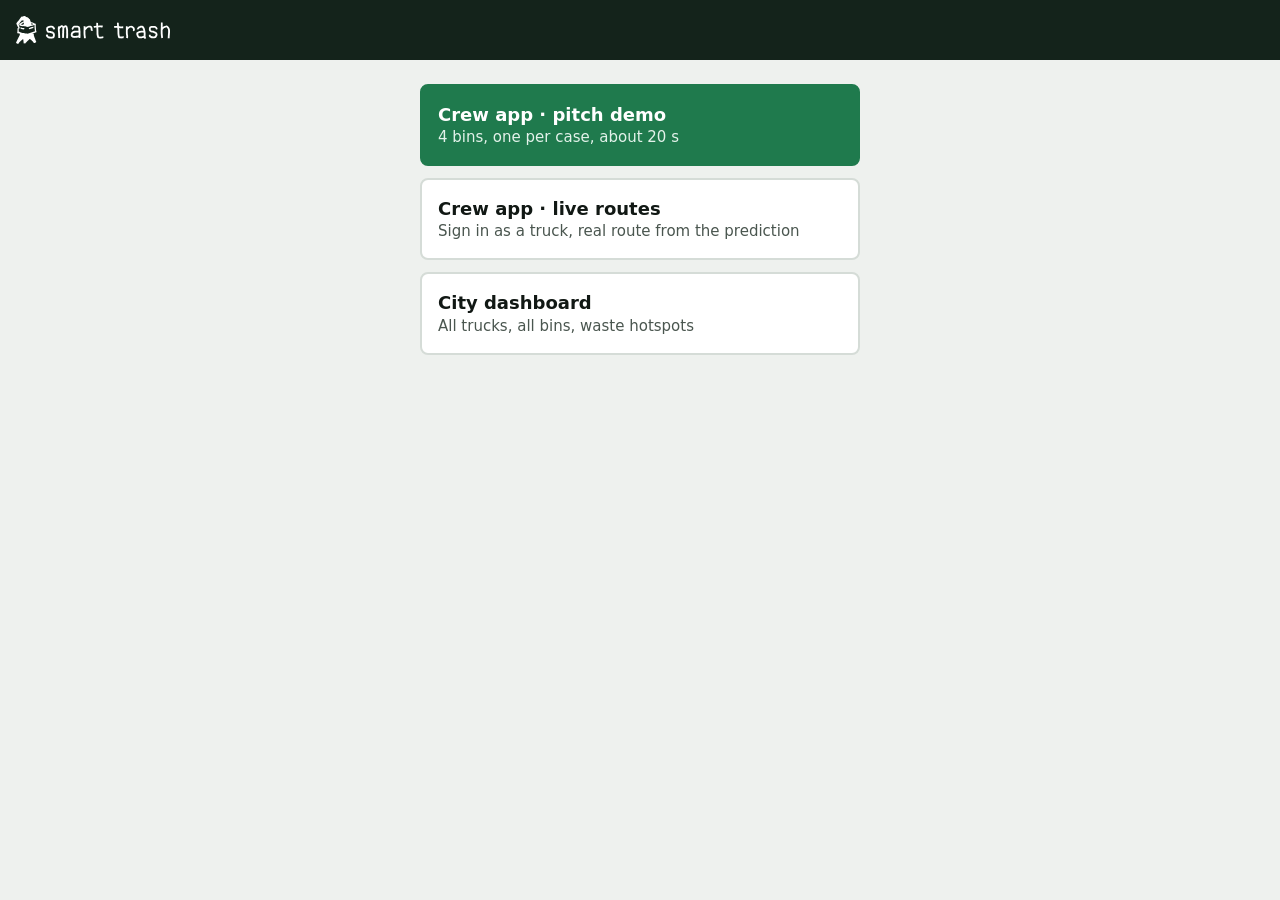
==== code/index.html @ afe0dcac "Start page linking the crew app (demo and live) and the city dashboard" ====
<!doctype html>
<html lang="en">
<head>
  <meta charset="utf-8">
  <meta name="viewport" content="width=device-width, initial-scale=1">
  <title>Smart Trash</title>
  <style>
    :root { --bg: #eef1ee; --ink: #111814; --brand: #14231b; --accent: #1f7a4d; --line: #d5dcd7; }
    body { margin: 0; background: var(--bg); color: var(--ink); font: 18px/1.4 system-ui, -apple-system, sans-serif; }
    header { padding: 16px; background: var(--brand); }
    header img { display: block; height: 28px; }
    main { max-width: 440px; margin: 0 auto; padding: 24px 16px; display: grid; gap: 12px; }
    a { display: block; padding: 16px; border: 2px solid var(--line); border-radius: 8px; background: #fff; color: inherit; text-decoration: none; font-weight: 800; }
    a small { display: block; font-weight: 500; color: #4a564f; }
    a.main { border-color: var(--accent); background: var(--accent); color: #fff; }
    a.main small { color: #e3f2ea; }
  </style>
</head>
<body>
  <header><img src="crew-app/brand/logo-light.svg" alt="Smart Trash"></header>
  <main>
    <a class="main" href="crew-app/?demo">Crew app · pitch demo<small>4 bins, one per case, about 20 s</small></a>
    <a href="crew-app/">Crew app · live routes<small>Sign in as a truck, real route from the prediction</small></a>
    <a href="web/">City dashboard<small>All trucks, all bins, waste hotspots</small></a>
  </main>
</body>
</html>
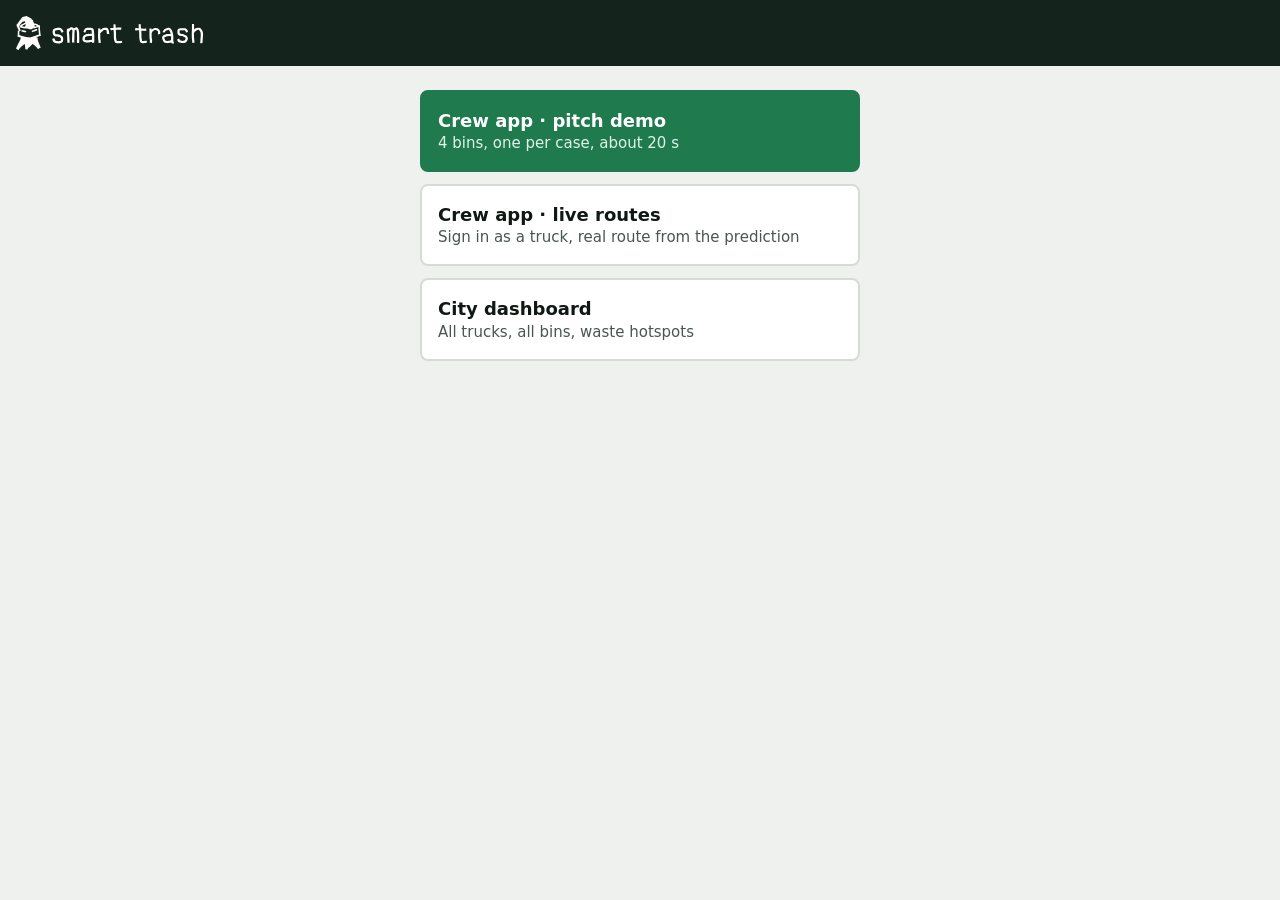
==== commit 92a9cb50: "Logo 20% larger in the crew app, dashboard and start page" ====
--- a/code/index.html
+++ b/code/index.html
@@ -8,7 +8,7 @@
     :root { --bg: #eef1ee; --ink: #111814; --brand: #14231b; --accent: #1f7a4d; --line: #d5dcd7; }
     body { margin: 0; background: var(--bg); color: var(--ink); font: 18px/1.4 system-ui, -apple-system, sans-serif; }
     header { padding: 16px; background: var(--brand); }
-    header img { display: block; height: 28px; }
+    header img { display: block; height: 34px; }
     main { max-width: 440px; margin: 0 auto; padding: 24px 16px; display: grid; gap: 12px; }
     a { display: block; padding: 16px; border: 2px solid var(--line); border-radius: 8px; background: #fff; color: inherit; text-decoration: none; font-weight: 800; }
     a small { display: block; font-weight: 500; color: #4a564f; }
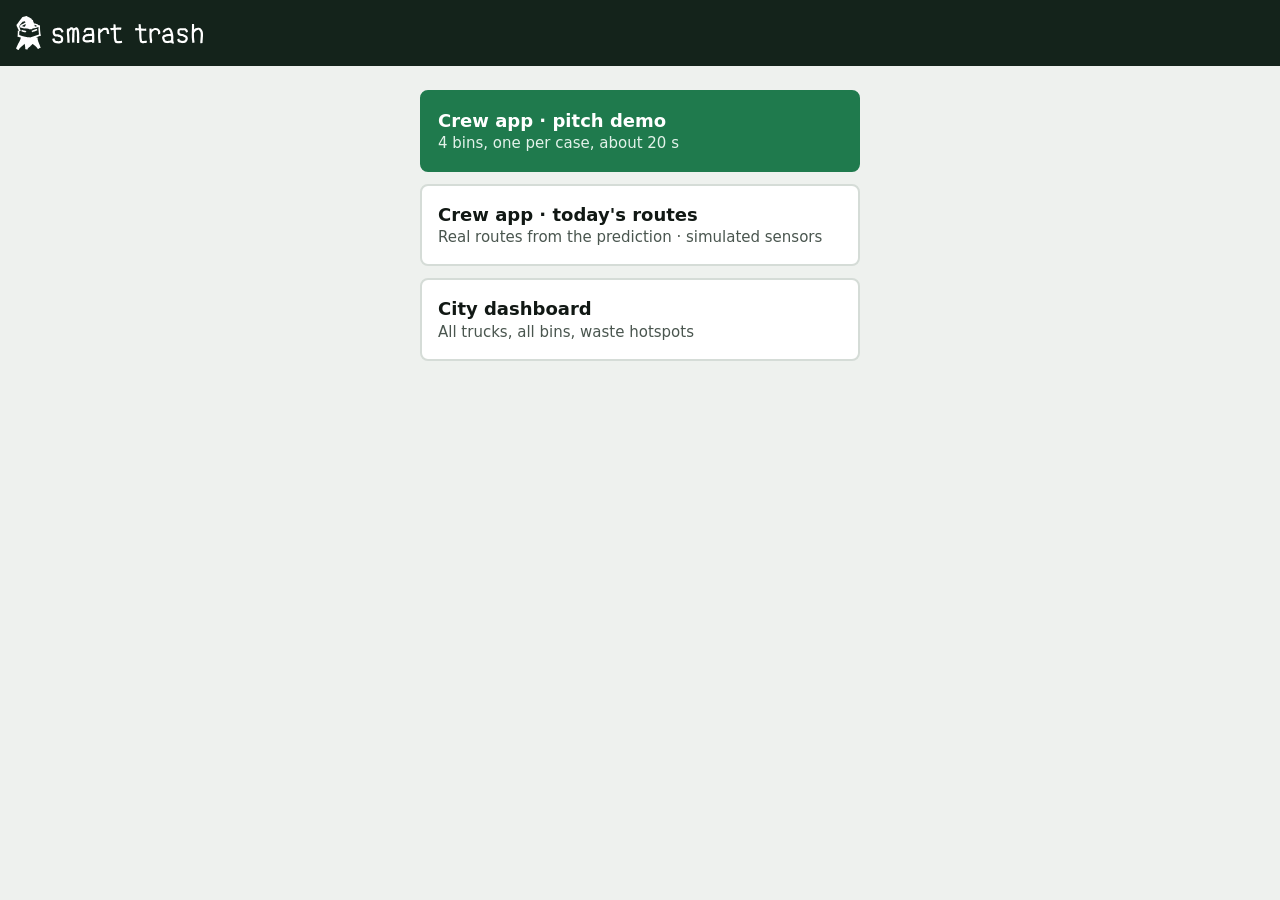
==== commit 1b8075ce: "Start page: "today's routes" (real routes, simulated sensors) instead of "live routes"" ====
--- a/code/index.html
+++ b/code/index.html
@@ -20,7 +20,7 @@
   <header><img src="crew-app/brand/logo-light.svg" alt="Smart Trash"></header>
   <main>
     <a class="main" href="crew-app/?demo">Crew app · pitch demo<small>4 bins, one per case, about 20 s</small></a>
-    <a href="crew-app/">Crew app · live routes<small>Sign in as a truck, real route from the prediction</small></a>
+    <a href="crew-app/">Crew app · today's routes<small>Real routes from the prediction · simulated sensors</small></a>
     <a href="web/">City dashboard<small>All trucks, all bins, waste hotspots</small></a>
   </main>
 </body>
